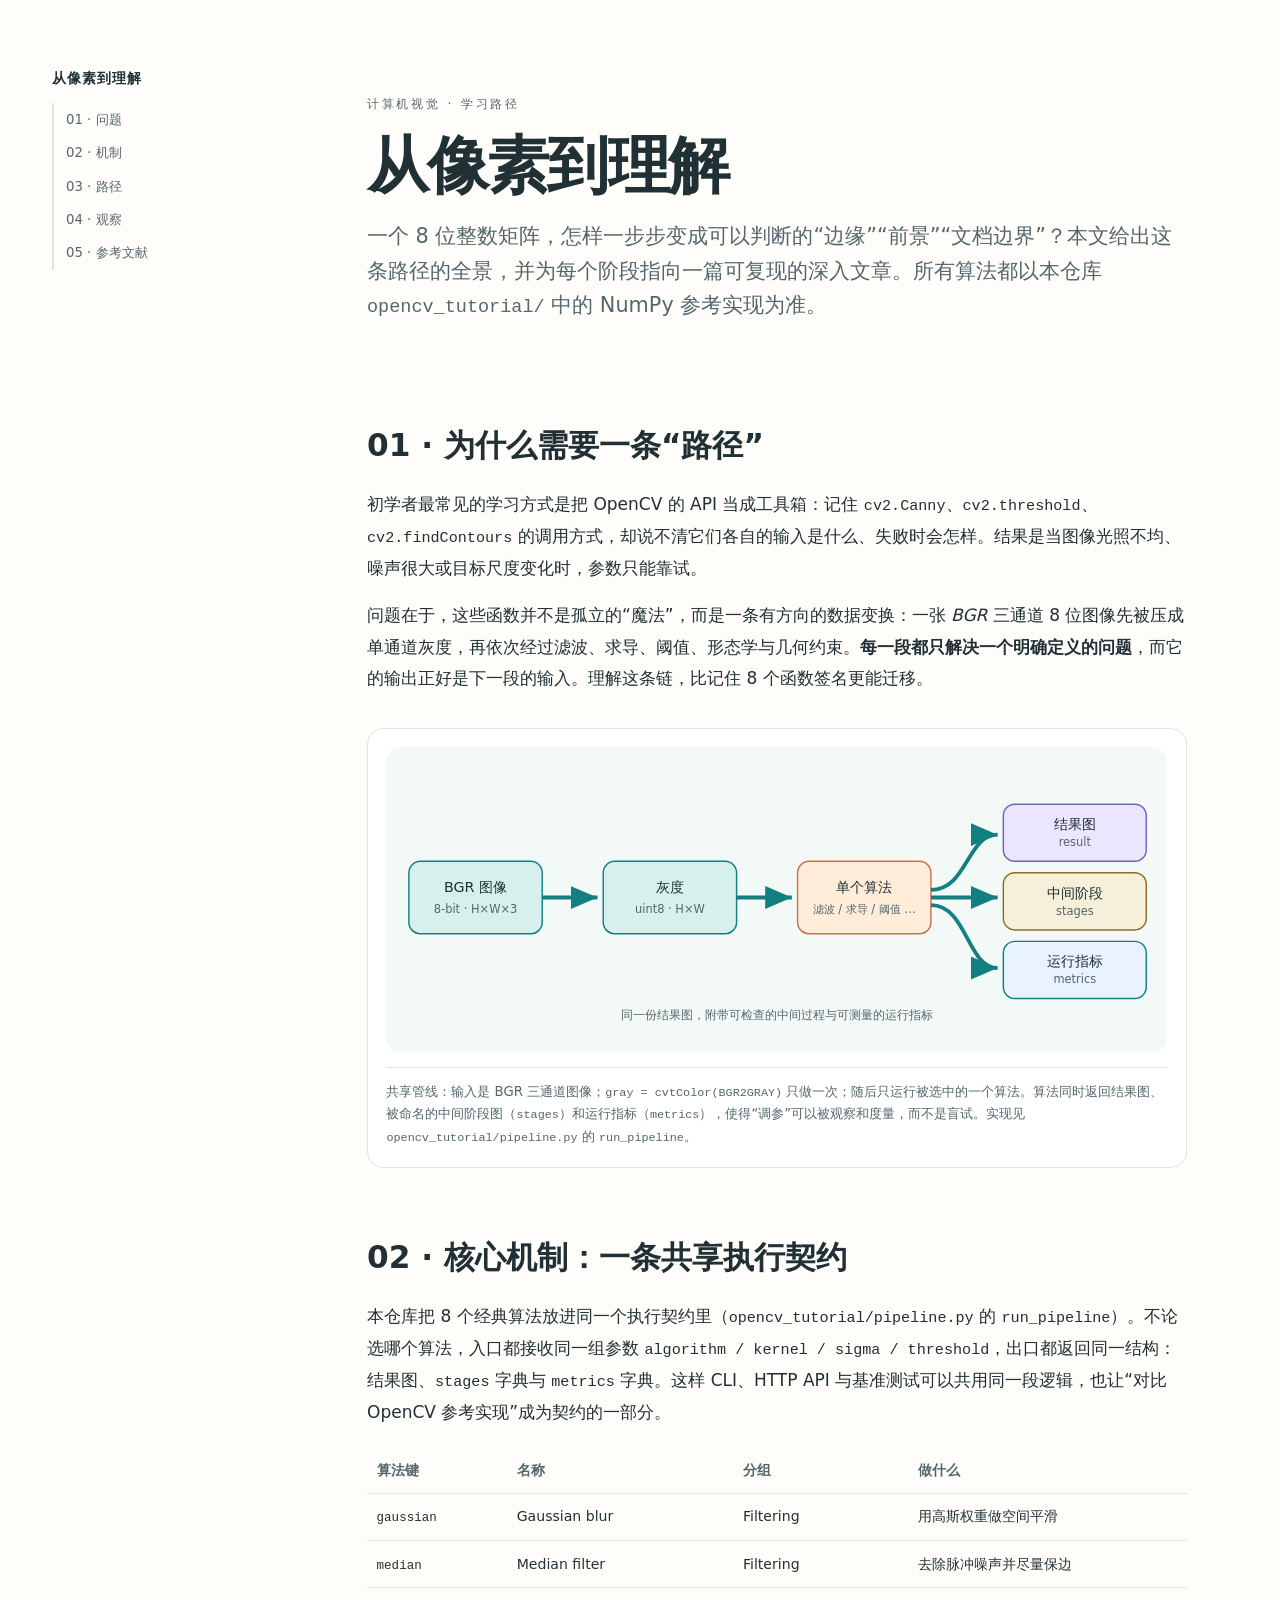
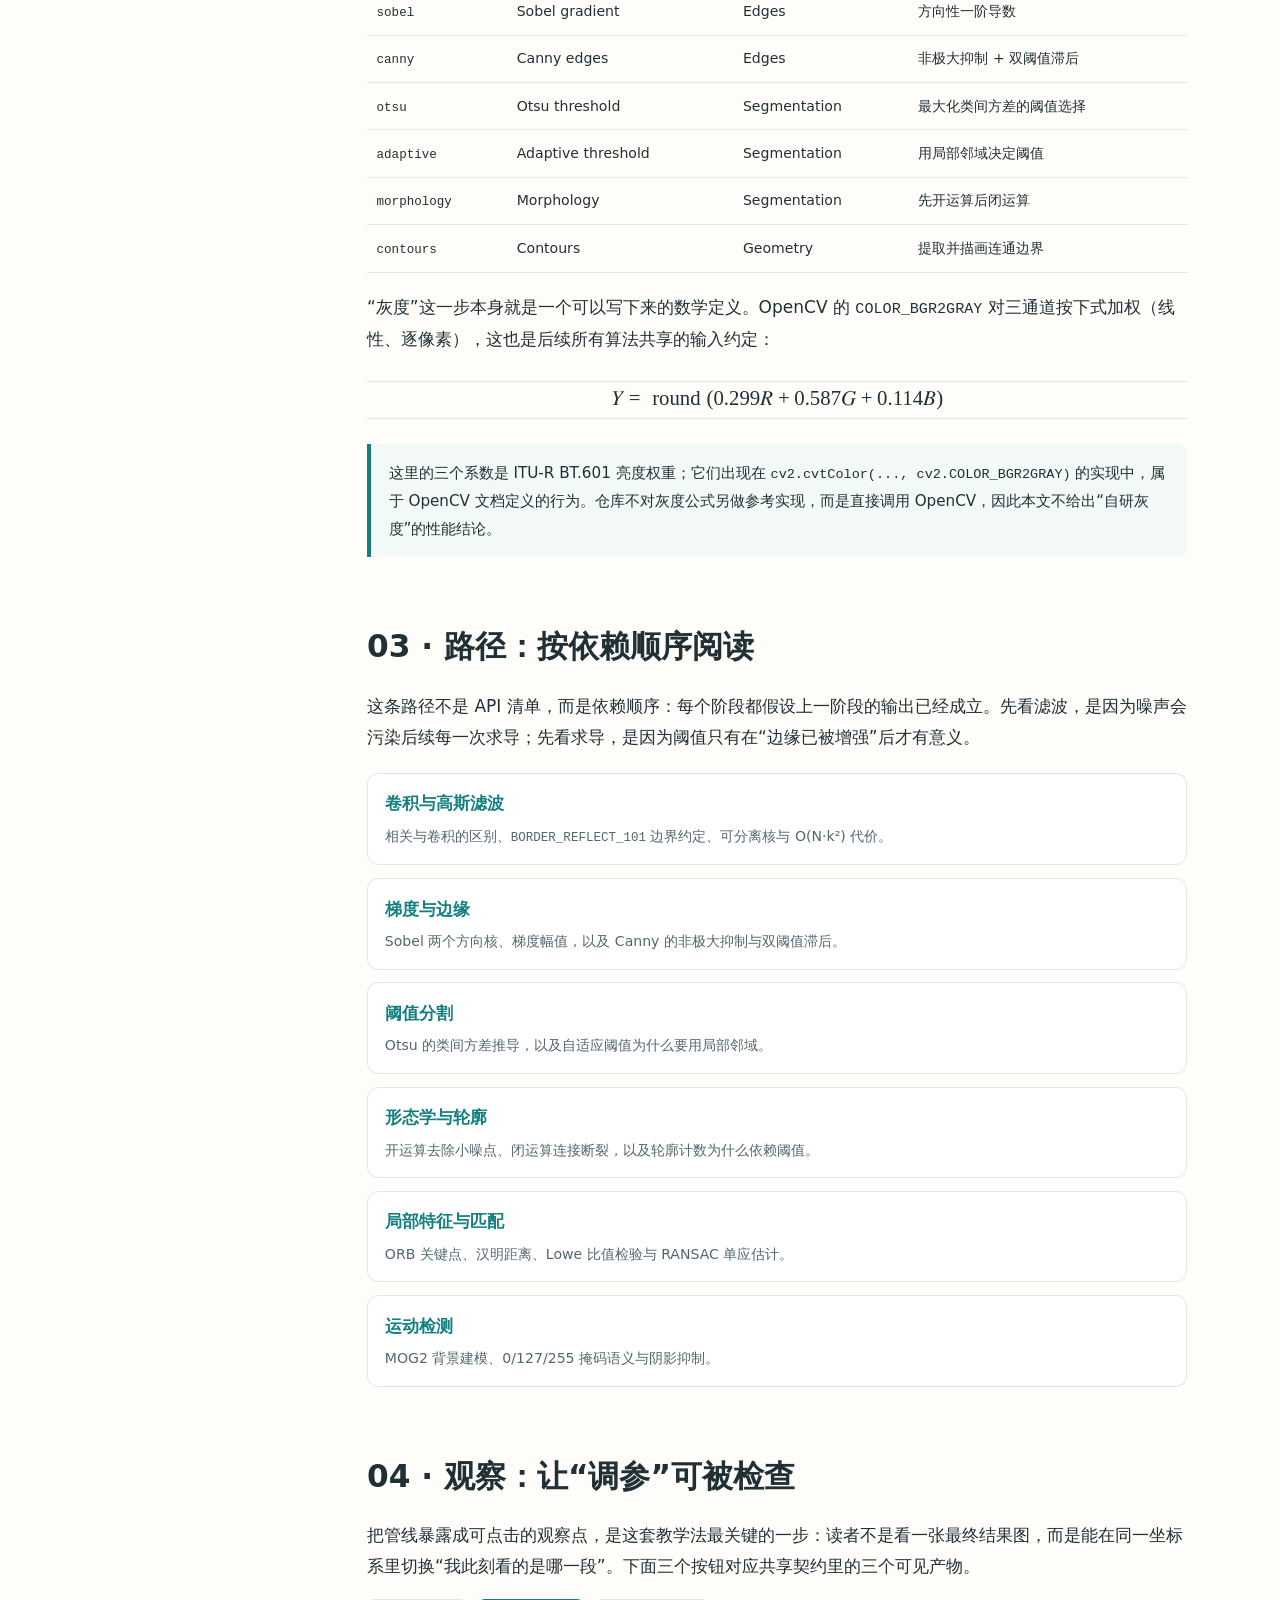
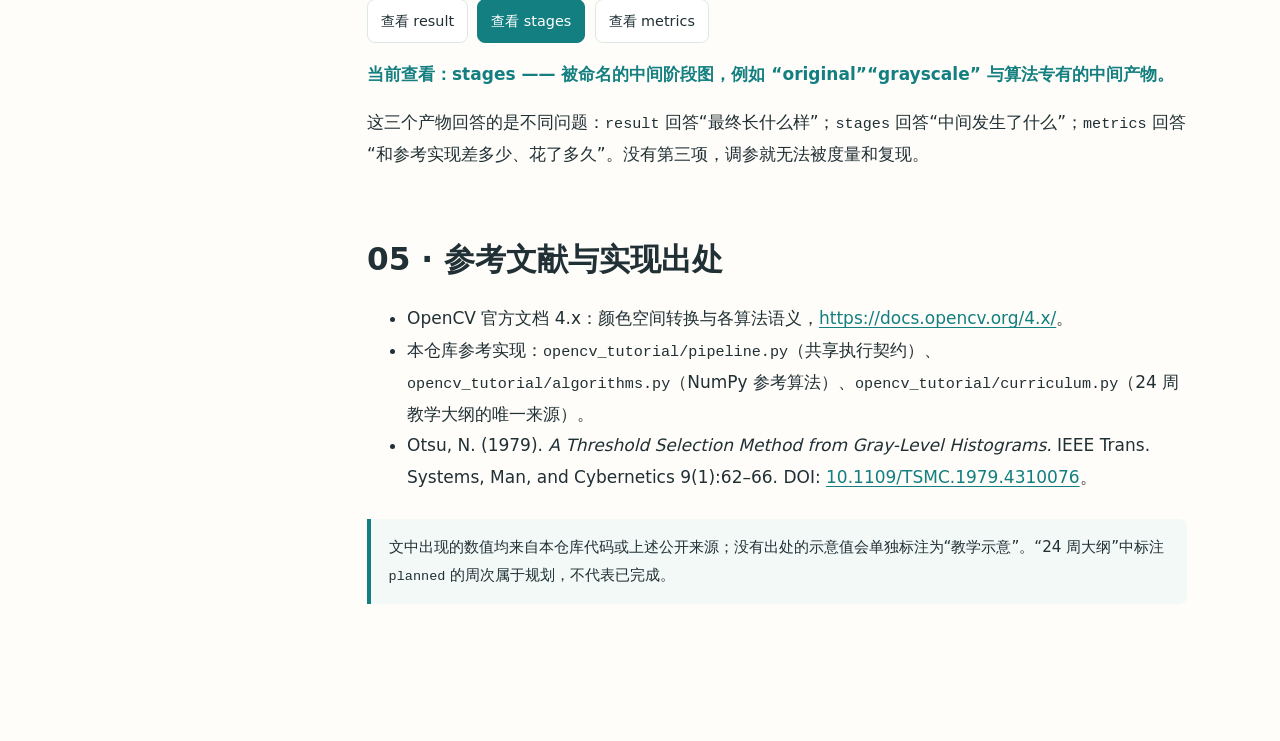
==== articles/index.html @ f1a5dbd5 "docs(opencv-tutorial): add illustrated path overview article for vision pipeline" ====
<!doctype html>
<html lang="zh-CN">
<head>
<meta charset="utf-8">
<meta name="viewport" content="width=device-width,initial-scale=1">
<meta name="color-scheme" content="light">
<meta name="description" content="从像素到理解：一个可复现的计算机视觉学习路径，逐段解释本仓库实现的经典算法。">
<title>从像素到理解 · 计算机视觉的学习路径</title>
<style>
:root{color-scheme:light;--paper:#fffdf9;--ink:#203035;--subtle:#53676d;--accent:#147f80;--transform:#d06d4d;--structure:#7461ba;--annotation:#916c22;--border:#dce8e4;--surface:#f3f9f6;--max-reading:820px}
*{box-sizing:border-box}
html{scroll-behavior:smooth}
body{margin:0;background:var(--paper);color:var(--ink);font:17px/1.85 system-ui,-apple-system,"PingFang SC","Microsoft YaHei",sans-serif}
a{color:var(--accent);text-underline-offset:.17em}a:hover{color:var(--transform)}
a:focus-visible,button:focus-visible,input:focus-visible{outline:3px solid var(--accent);outline-offset:3px}
.skip-link{position:absolute;left:1rem;top:-5rem;background:var(--ink);color:white;padding:.5rem 1rem;z-index:10}.skip-link:focus{top:1rem}
.layout{max-width:1240px;margin:0 auto;display:grid;grid-template-columns:210px minmax(0,1fr);gap:clamp(2rem,5vw,5rem);padding:4.25rem 2rem 8rem}
.toc{position:sticky;top:2rem;align-self:start;font-size:.83rem;line-height:1.55;max-height:calc(100vh - 4rem);overflow:auto}
.toc strong{display:block;font-size:.85rem;letter-spacing:.08em;margin-bottom:.9rem}.toc a{display:block;text-decoration:none;color:var(--subtle);border-left:2px solid var(--border);padding:.4rem .75rem}.toc a:hover{border-color:var(--accent);color:var(--accent);background:var(--surface)}
main{min-width:0}article{max-width:var(--max-reading);margin:0 auto;min-width:0}
.article-header{padding-top:.5rem;padding-bottom:1rem}.kicker{font-size:.78rem;letter-spacing:.22em;color:var(--subtle);text-transform:uppercase}.article-header h1{font-size:clamp(2.3rem,5.2vw,3.9rem);line-height:1.12;letter-spacing:-.03em;margin:.5rem 0 1.15rem}.dek{font-size:clamp(1.08rem,2.1vw,1.3rem);line-height:1.65;color:var(--subtle)}
section{scroll-margin-top:2rem;margin-top:4.25rem}h2{font-size:clamp(1.5rem,2.9vw,1.95rem);line-height:1.4;margin:0 0 1.35rem}h3{font-size:1.2rem;line-height:1.5;margin:2.1rem 0 .7rem}
p{margin:1rem 0}code,pre{font-family:ui-monospace,SFMono-Regular,Consolas,monospace}code{font-size:.89em}pre{padding:1.1rem;background:#1c3037;color:#e7f5ef;border-radius:.8rem;overflow:auto;line-height:1.6;font-size:.86rem}
figure{margin:2.1rem 0;padding:1.15rem;border:1px solid var(--border);border-radius:1rem;background:white}figure svg{width:100%;height:auto;display:block}figcaption{font-size:.83rem;line-height:1.7;color:var(--subtle);border-top:1px solid var(--border);margin-top:.9rem;padding-top:.8rem}
.note{margin:1.6rem 0;padding:.9rem 1.1rem;border-left:4px solid var(--accent);background:var(--surface);border-radius:0 .5rem .5rem 0;font-size:.95rem}
.control-row{display:flex;gap:.6rem;flex-wrap:wrap;margin:1rem 0}button{font:inherit;font-size:.9rem;cursor:pointer;padding:.5rem .8rem;border:1px solid var(--border);border-radius:.5rem;background:white;color:var(--ink)}button[aria-pressed="true"]{background:var(--accent);color:white;border-color:var(--accent)}
.status{min-height:1.5em;color:var(--accent);font-weight:600}
table{width:100%;border-collapse:collapse;font-size:.88rem;margin:1.2rem 0}th,td{border-bottom:1px solid var(--border);text-align:left;padding:.6rem;vertical-align:top}th{color:var(--subtle);font-weight:600}
.card-list{list-style:none;padding:0;margin:1.2rem 0}.card-list li{margin:0 0 .8rem;padding:.9rem 1.05rem;border:1px solid var(--border);border-radius:.7rem;background:white}.card-list a{font-weight:600;text-decoration:none}.card-list span{display:block;color:var(--subtle);font-size:.88rem;margin-top:.2rem}
.math-inline{font-family:"Cambria Math","STIX Two Math","Latin Modern Math",serif;vertical-align:-.05em}
.math-equation{max-width:100%;min-width:0;margin:1.6rem 0;padding:.5rem 0;border-block:1px solid #dfe8e4}
.math-scroll,[data-math-scroll]{display:block;max-width:100%;min-width:0;overflow-x:auto;overflow-y:hidden}
.math-scroll:focus-visible,[data-math-scroll]:focus-visible{outline:3px solid #147f80;outline-offset:2px}
.math-scroll math[display="block"],[data-math-scroll] math[display="block"]{width:max-content;min-width:100%;font-size:clamp(1.05rem,2.2vw,1.3rem);text-align:center}
@media(max-width:900px){.layout{display:block;padding:2rem 1.2rem 5rem}.toc{position:static;max-height:none;margin-bottom:2rem;border-bottom:1px solid var(--border);padding-bottom:1rem}.toc a{display:inline-block;border-left:0;border-bottom:2px solid transparent;margin-right:.35rem;padding:.4rem .3rem}}
@media(max-width:480px){body{font-size:16px}.layout{padding:1.3rem 1rem 4rem}figure{padding:.6rem}section{margin-top:3.25rem}}
@media(prefers-reduced-motion:reduce){html{scroll-behavior:auto}*,*::before,*::after{animation:none!important;transition:none!important}}
@media print{body{background:white;color:black;font-size:11pt}.layout{display:block;padding:0}.toc,.control-row,.skip-link{display:none!important}article{max-width:none}figure{break-inside:avoid}a{color:#164e54}section{margin-top:1.6rem}.math-scroll,[data-math-scroll]{overflow:visible}}
</style>
</head>
<body>
<a class="skip-link" href="#content">跳转至正文</a>
<div class="layout">
<nav class="toc" aria-label="文章目录"><strong>从像素到理解</strong><a href="#problem">01 · 问题</a><a href="#contract">02 · 机制</a><a href="#path">03 · 路径</a><a href="#inspect">04 · 观察</a><a href="#references">05 · 参考文献</a></nav>
<main id="content"><article>
<header class="article-header">
<p class="kicker">计算机视觉 · 学习路径</p>
<h1>从像素到理解</h1>
<p class="dek">一个 8 位整数矩阵，怎样一步步变成可以判断的“边缘”“前景”“文档边界”？本文给出这条路径的全景，并为每个阶段指向一篇可复现的深入文章。所有算法都以本仓库 <code>opencv_tutorial/</code> 中的 NumPy 参考实现为准。</p>
</header>

<section id="problem" aria-labelledby="problem-h">
<h2 id="problem-h">01 · 为什么需要一条“路径”</h2>
<p>初学者最常见的学习方式是把 OpenCV 的 API 当成工具箱：记住 <code>cv2.Canny</code>、<code>cv2.threshold</code>、<code>cv2.findContours</code> 的调用方式，却说不清它们各自的输入是什么、失败时会怎样。结果是当图像光照不均、噪声很大或目标尺度变化时，参数只能靠试。</p>
<p>问题在于，这些函数并不是孤立的“魔法”，而是一条有方向的数据变换：一张 <em>BGR</em> 三通道 8 位图像先被压成单通道灰度，再依次经过滤波、求导、阈值、形态学与几何约束。<strong>每一段都只解决一个明确定义的问题</strong>，而它的输出正好是下一段的输入。理解这条链，比记住 8 个函数签名更能迁移。</p>
<figure>
<svg role="img" aria-labelledby="fig-pipe-title fig-pipe-desc" viewBox="0 0 820 320" xmlns="http://www.w3.org/2000/svg">
<title id="fig-pipe-title">共享图像处理管线的数据流</title>
<desc id="fig-pipe-desc">BGR 输入先转为灰度，再进入选定的单个算法；算法输出结果图、若干中间阶段图以及运行指标。</desc>
<rect width="820" height="320" rx="16" fill="#f3f9f6"/>
<g font-size="15" text-anchor="middle" fill="#203035">
<rect x="24" y="120" width="140" height="76" rx="12" fill="#d6f1eb" stroke="#147f80" stroke-width="1.5"/>
<text x="94" y="152">BGR 图像</text><text x="94" y="174" font-size="12" fill="#53676d">8-bit · H×W×3</text>
<rect x="228" y="120" width="140" height="76" rx="12" fill="#d6f1eb" stroke="#147f80" stroke-width="1.5"/>
<text x="298" y="152">灰度</text><text x="298" y="174" font-size="12" fill="#53676d">uint8 · H×W</text>
<rect x="432" y="120" width="140" height="76" rx="12" fill="#ffecd9" stroke="#d06d4d" stroke-width="1.5"/>
<text x="502" y="152">单个算法</text><text x="502" y="174" font-size="12" fill="#53676d">滤波 / 求导 / 阈值 …</text>
<rect x="648" y="60" width="150" height="60" rx="12" fill="#ebe5ff" stroke="#7461ba" stroke-width="1.5"/>
<text x="723" y="86">结果图</text><text x="723" y="104" font-size="12" fill="#53676d">result</text>
<rect x="648" y="132" width="150" height="60" rx="12" fill="#f6efd9" stroke="#916c22" stroke-width="1.5"/>
<text x="723" y="158">中间阶段</text><text x="723" y="176" font-size="12" fill="#53676d">stages</text>
<rect x="648" y="204" width="150" height="60" rx="12" fill="#e9f2ff" stroke="#147f80" stroke-width="1.5"/>
<text x="723" y="230">运行指标</text><text x="723" y="248" font-size="12" fill="#53676d">metrics</text>
</g>
<g stroke="#147f80" stroke-width="4" fill="none" marker-end="url(#arrow)">
<path d="M164 158 H222"/><path d="M368 158 H426"/><path d="M572 150 C610 150 610 92 642 92"/><path d="M572 158 H642"/><path d="M572 166 C610 166 610 232 642 232"/>
</g>
<defs><marker id="arrow" markerWidth="10" markerHeight="10" refX="7" refY="3" orient="auto"><path d="M0 0 L7 3 L0 6 Z" fill="#147f80"/></marker></defs>
<text x="410" y="286" font-size="13" text-anchor="middle" fill="#53676d">同一份结果图，附带可检查的中间过程与可测量的运行指标</text>
</svg>
<figcaption>共享管线：输入是 BGR 三通道图像；<code>gray = cvtColor(BGR2GRAY)</code> 只做一次；随后只运行被选中的一个算法。算法同时返回结果图、被命名的中间阶段图（<code>stages</code>）和运行指标（<code>metrics</code>），使得“调参”可以被观察和度量，而不是盲试。实现见 <code>opencv_tutorial/pipeline.py</code> 的 <code>run_pipeline</code>。</figcaption>
</figure>
</section>

<section id="contract" aria-labelledby="contract-h">
<h2 id="contract-h">02 · 核心机制：一条共享执行契约</h2>
<p>本仓库把 8 个经典算法放进同一个执行契约里（<code>opencv_tutorial/pipeline.py</code> 的 <code>run_pipeline</code>）。不论选哪个算法，入口都接收同一组参数 <code>algorithm / kernel / sigma / threshold</code>，出口都返回同一结构：结果图、<code>stages</code> 字典与 <code>metrics</code> 字典。这样 CLI、HTTP API 与基准测试可以共用同一段逻辑，也让“对比 OpenCV 参考实现”成为契约的一部分。</p>
<table>
<caption class="visually-hidden" style="position:absolute;left:-9999px">仓库实现的八个算法及其分组</caption>
<thead><tr><th>算法键</th><th>名称</th><th>分组</th><th>做什么</th></tr></thead>
<tbody>
<tr><td><code>gaussian</code></td><td>Gaussian blur</td><td>Filtering</td><td>用高斯权重做空间平滑</td></tr>
<tr><td><code>median</code></td><td>Median filter</td><td>Filtering</td><td>去除脉冲噪声并尽量保边</td></tr>
<tr><td><code>sobel</code></td><td>Sobel gradient</td><td>Edges</td><td>方向性一阶导数</td></tr>
<tr><td><code>canny</code></td><td>Canny edges</td><td>Edges</td><td>非极大抑制 + 双阈值滞后</td></tr>
<tr><td><code>otsu</code></td><td>Otsu threshold</td><td>Segmentation</td><td>最大化类间方差的阈值选择</td></tr>
<tr><td><code>adaptive</code></td><td>Adaptive threshold</td><td>Segmentation</td><td>用局部邻域决定阈值</td></tr>
<tr><td><code>morphology</code></td><td>Morphology</td><td>Segmentation</td><td>先开运算后闭运算</td></tr>
<tr><td><code>contours</code></td><td>Contours</td><td>Geometry</td><td>提取并描画连通边界</td></tr>
</tbody>
</table>
<p>“灰度”这一步本身就是一个可以写下来的数学定义。OpenCV 的 <code>COLOR_BGR2GRAY</code> 对三通道按下式加权（线性、逐像素），这也是后续所有算法共享的输入约定：</p>
<div class="math-equation" role="group" aria-label="灰度加权公式">
<div class="math-scroll" data-math-scroll tabindex="0" role="region" aria-label="灰度加权公式，可横向滚动">
<math display="block" aria-label="灰度值 Y 等于 0.299 乘 R 加 0.587 乘 G 加 0.114 乘 B，结果四舍五入到 8 位">
<mrow>
<mi>Y</mi><mo>=</mo>
<mrow><mo>round</mo><mo>(</mo><mn>0.299</mn><mi>R</mi><mo>+</mo><mn>0.587</mn><mi>G</mi><mo>+</mo><mn>0.114</mn><mi>B</mi><mo>)</mo></mrow>
</mrow>
</math>
</div>
</div>
<p class="note">这里的三个系数是 ITU-R BT.601 亮度权重；它们出现在 <code>cv2.cvtColor(..., cv2.COLOR_BGR2GRAY)</code> 的实现中，属于 OpenCV 文档定义的行为。仓库不对灰度公式另做参考实现，而是直接调用 OpenCV，因此本文不给出“自研灰度”的性能结论。</p>
</section>

<section id="path" aria-labelledby="path-h">
<h2 id="path-h">03 · 路径：按依赖顺序阅读</h2>
<p>这条路径不是 API 清单，而是依赖顺序：每个阶段都假设上一阶段的输出已经成立。先看滤波，是因为噪声会污染后续每一次求导；先看求导，是因为阈值只有在“边缘已被增强”后才有意义。</p>
<ul class="card-list">
<li><a href="convolution.html">卷积与高斯滤波</a><span>相关与卷积的区别、<code>BORDER_REFLECT_101</code> 边界约定、可分离核与 O(N·k²) 代价。</span></li>
<li><a href="gradients.html">梯度与边缘</a><span>Sobel 两个方向核、梯度幅值，以及 Canny 的非极大抑制与双阈值滞后。</span></li>
<li><a href="thresholding.html">阈值分割</a><span>Otsu 的类间方差推导，以及自适应阈值为什么要用局部邻域。</span></li>
<li><a href="morphology.html">形态学与轮廓</a><span>开运算去除小噪点、闭运算连接断裂，以及轮廓计数为什么依赖阈值。</span></li>
<li><a href="local-features.html">局部特征与匹配</a><span>ORB 关键点、汉明距离、Lowe 比值检验与 RANSAC 单应估计。</span></li>
<li><a href="motion.html">运动检测</a><span>MOG2 背景建模、0/127/255 掩码语义与阴影抑制。</span></li>
</ul>
</section>

<section id="inspect" aria-labelledby="inspect-h">
<h2 id="inspect-h">04 · 观察：让“调参”可被检查</h2>
<p>把管线暴露成可点击的观察点，是这套教学法最关键的一步：读者不是看一张最终结果图，而是能在同一坐标系里切换“我此刻看的是哪一段”。下面三个按钮对应共享契约里的三个可见产物。</p>
<div class="control-row" role="group" aria-label="选择要观察的管线产物">
<button type="button" data-view="result" aria-pressed="false">查看 result</button>
<button type="button" data-view="stages" aria-pressed="true">查看 stages</button>
<button type="button" data-view="metrics" aria-pressed="false">查看 metrics</button>
</div>
<p class="status" id="inspect-status" aria-live="polite">当前查看：stages —— 被命名的中间阶段图，例如 “original”“grayscale” 与算法专有的中间产物。</p>
<p>这三个产物回答的是不同问题：<code>result</code> 回答“最终长什么样”；<code>stages</code> 回答“中间发生了什么”；<code>metrics</code> 回答“和参考实现差多少、花了多久”。没有第三项，调参就无法被度量和复现。</p>
</section>

<section id="references" aria-labelledby="ref-h">
<h2 id="ref-h">05 · 参考文献与实现出处</h2>
<ul>
<li>OpenCV 官方文档 4.x：颜色空间转换与各算法语义，<a href="https://docs.opencv.org/4.x/">https://docs.opencv.org/4.x/</a>。</li>
<li>本仓库参考实现：<code>opencv_tutorial/pipeline.py</code>（共享执行契约）、<code>opencv_tutorial/algorithms.py</code>（NumPy 参考算法）、<code>opencv_tutorial/curriculum.py</code>（24 周教学大纲的唯一来源）。</li>
<li>Otsu, N. (1979). <em>A Threshold Selection Method from Gray-Level Histograms.</em> IEEE Trans. Systems, Man, and Cybernetics 9(1):62–66. DOI: <a href="https://doi.org/10.1109/TSMC.1979.4310076">10.1109/TSMC.1979.4310076</a>。</li>
</ul>
<p class="note">文中出现的数值均来自本仓库代码或上述公开来源；没有出处的示意值会单独标注为“教学示意”。“24 周大纲”中标注 <code>planned</code> 的周次属于规划，不代表已完成。</p>
</section>
</article></main>
</div>
<script>
(function(){
  var texts = {
    result: '当前查看：result —— 算法返回的最终图像，类型随算法而变：滤波结果是单通道图，contours 结果则是叠加了轮廓的原 BGR 图。',
    stages: '当前查看：stages —— 被命名的中间阶段图，例如 “original”“grayscale” 与算法专有的中间产物。',
    metrics: '当前查看：metrics —— 运行耗时、图像尺寸，以及与 OpenCV 参考实现的一致性（如高斯滤波的 reference_mae、Sobel 的 gradient_max_error、Otsu 的 reference_pixel_difference）。'
  };
  var status = document.getElementById('inspect-status');
  var buttons = Array.prototype.slice.call(document.querySelectorAll('[data-view]'));
  buttons.forEach(function(btn){
    btn.addEventListener('click', function(){
      buttons.forEach(function(b){ b.setAttribute('aria-pressed', String(b === btn)); });
      status.textContent = texts[btn.dataset.view] || '';
    });
  });
})();
</script>
</body>
</html>
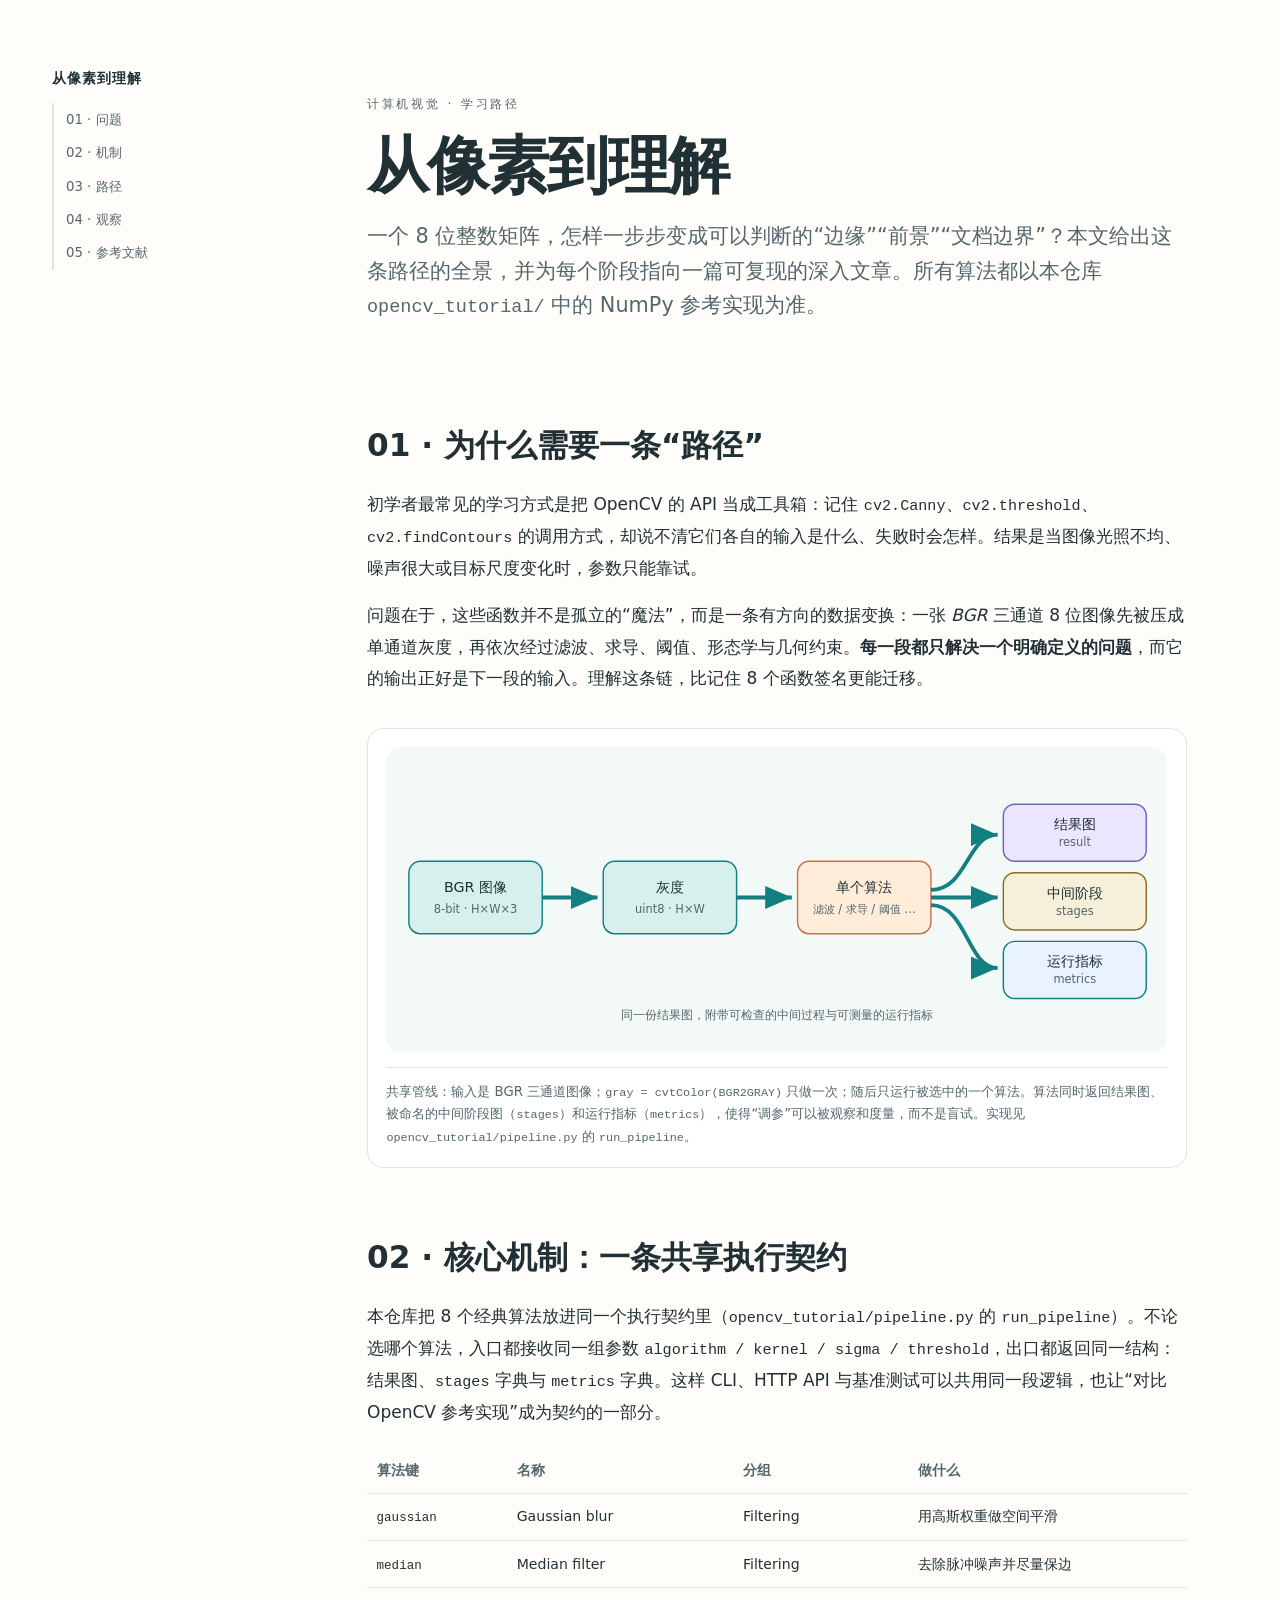
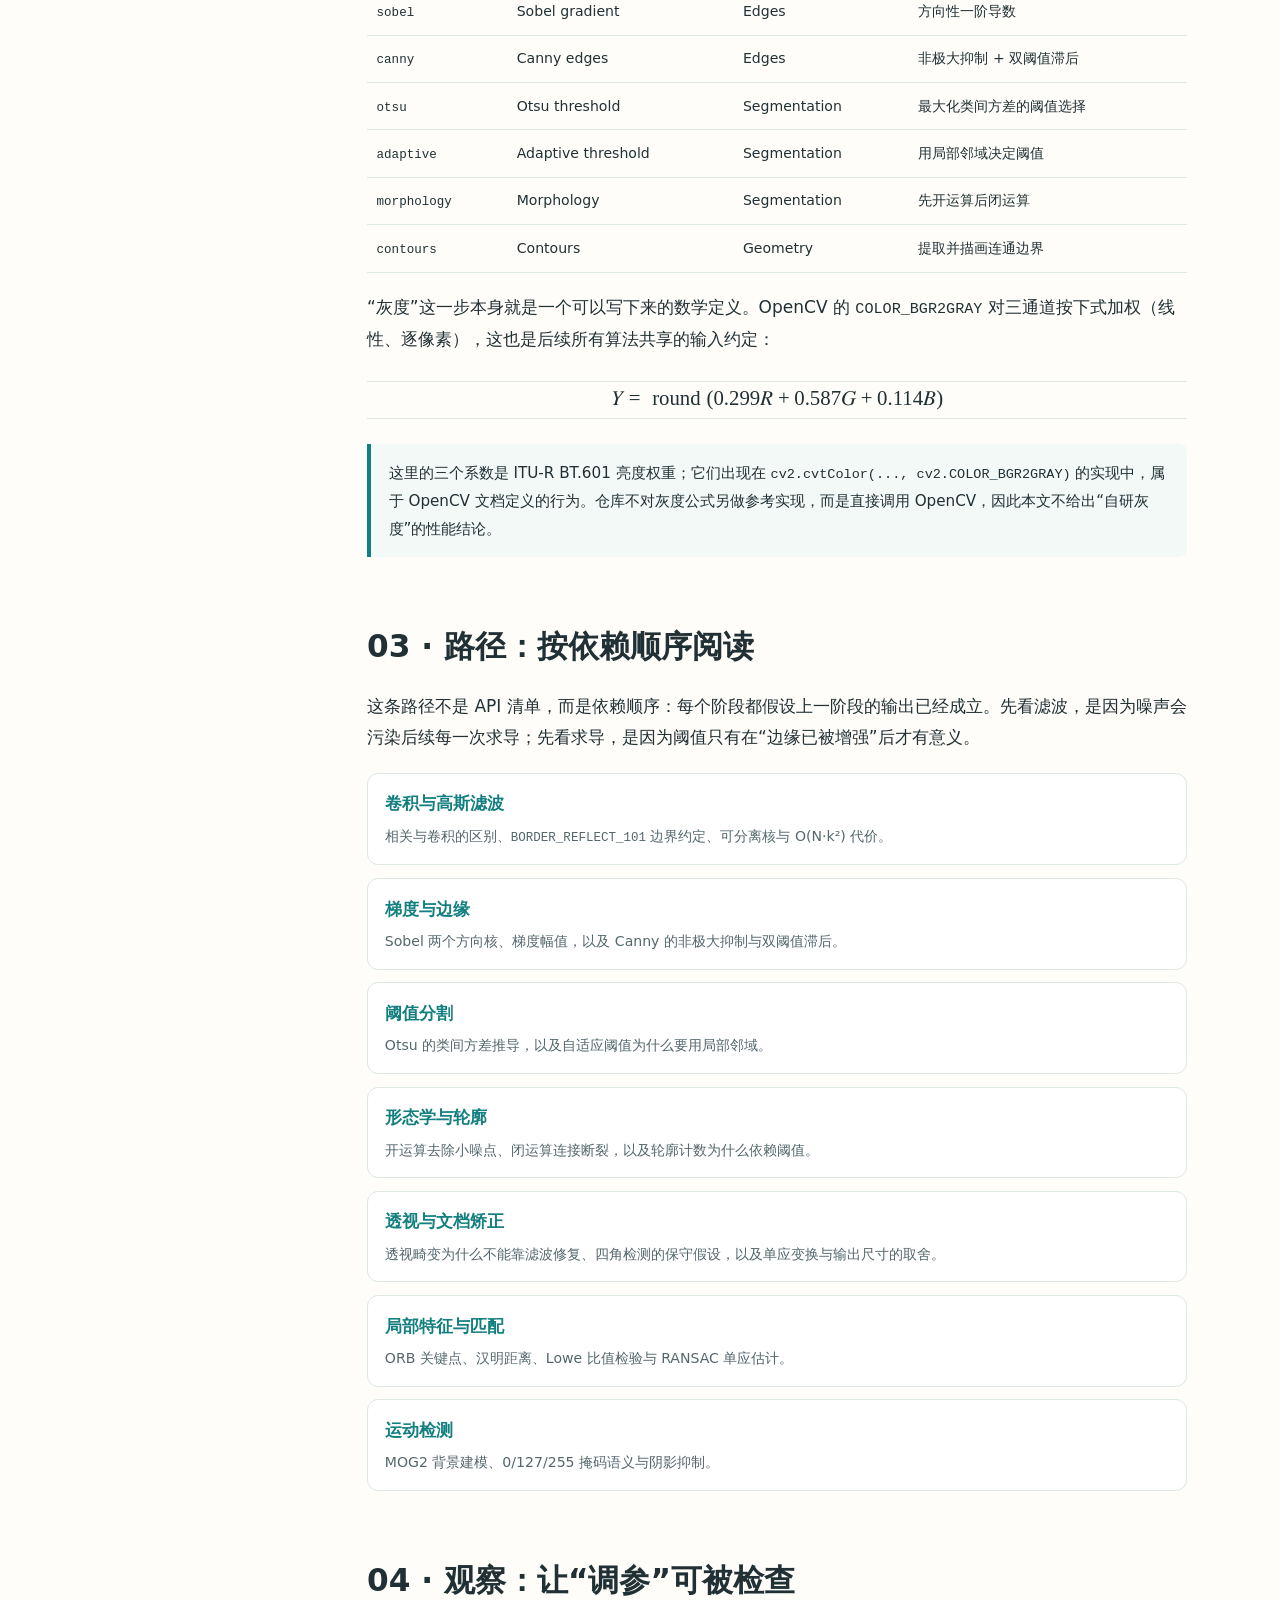
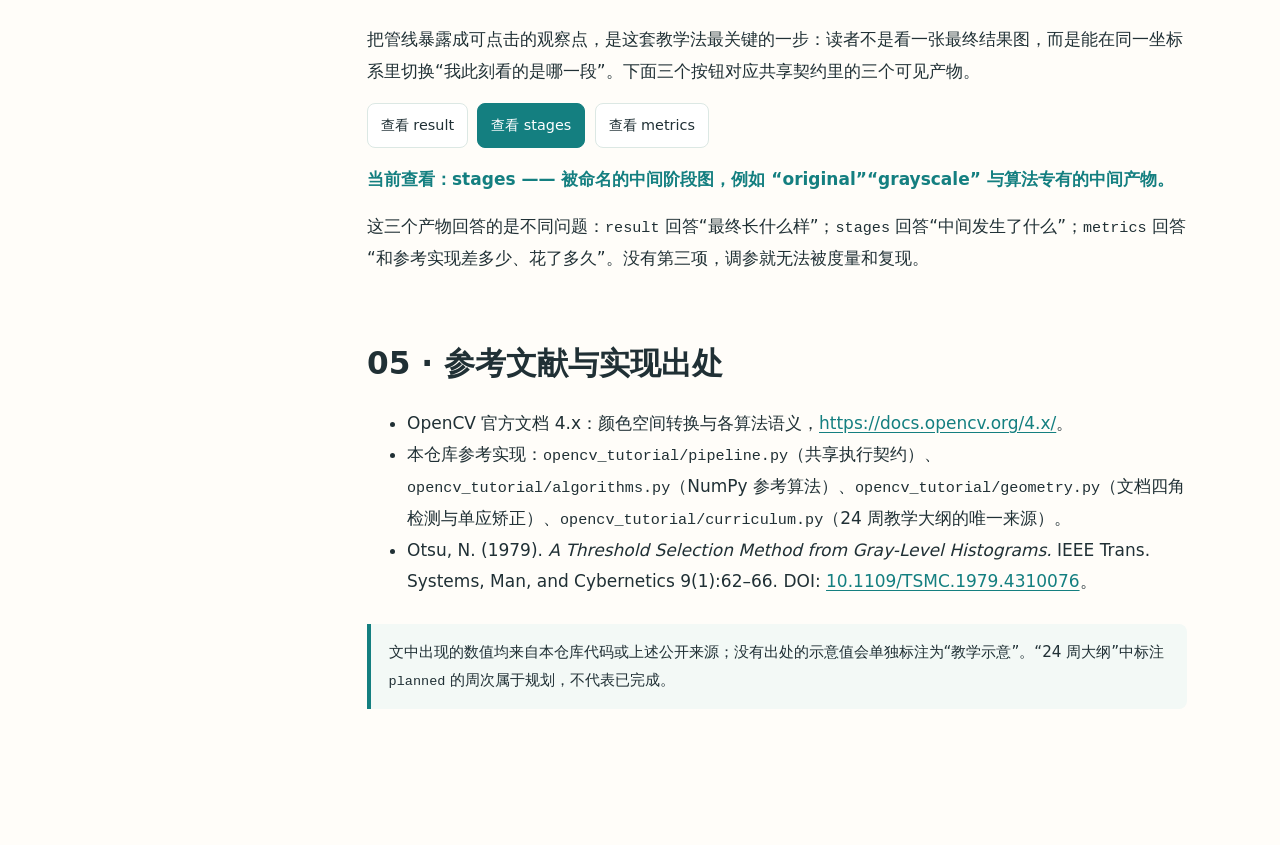
==== commit 69689108: "docs(opencv-tutorial): link the document-rectification article from the path overview" ====
--- a/articles/index.html
+++ b/articles/index.html
@@ -121,6 +121,7 @@
 <li><a href="gradients.html">梯度与边缘</a><span>Sobel 两个方向核、梯度幅值，以及 Canny 的非极大抑制与双阈值滞后。</span></li>
 <li><a href="thresholding.html">阈值分割</a><span>Otsu 的类间方差推导，以及自适应阈值为什么要用局部邻域。</span></li>
 <li><a href="morphology.html">形态学与轮廓</a><span>开运算去除小噪点、闭运算连接断裂，以及轮廓计数为什么依赖阈值。</span></li>
+<li><a href="geometry.html">透视与文档矫正</a><span>透视畸变为什么不能靠滤波修复、四角检测的保守假设，以及单应变换与输出尺寸的取舍。</span></li>
 <li><a href="local-features.html">局部特征与匹配</a><span>ORB 关键点、汉明距离、Lowe 比值检验与 RANSAC 单应估计。</span></li>
 <li><a href="motion.html">运动检测</a><span>MOG2 背景建模、0/127/255 掩码语义与阴影抑制。</span></li>
 </ul>
@@ -142,7 +143,7 @@
 <h2 id="ref-h">05 · 参考文献与实现出处</h2>
 <ul>
 <li>OpenCV 官方文档 4.x：颜色空间转换与各算法语义，<a href="https://docs.opencv.org/4.x/">https://docs.opencv.org/4.x/</a>。</li>
-<li>本仓库参考实现：<code>opencv_tutorial/pipeline.py</code>（共享执行契约）、<code>opencv_tutorial/algorithms.py</code>（NumPy 参考算法）、<code>opencv_tutorial/curriculum.py</code>（24 周教学大纲的唯一来源）。</li>
+<li>本仓库参考实现：<code>opencv_tutorial/pipeline.py</code>（共享执行契约）、<code>opencv_tutorial/algorithms.py</code>（NumPy 参考算法）、<code>opencv_tutorial/geometry.py</code>（文档四角检测与单应矫正）、<code>opencv_tutorial/curriculum.py</code>（24 周教学大纲的唯一来源）。</li>
 <li>Otsu, N. (1979). <em>A Threshold Selection Method from Gray-Level Histograms.</em> IEEE Trans. Systems, Man, and Cybernetics 9(1):62–66. DOI: <a href="https://doi.org/10.1109/TSMC.1979.4310076">10.1109/TSMC.1979.4310076</a>。</li>
 </ul>
 <p class="note">文中出现的数值均来自本仓库代码或上述公开来源；没有出处的示意值会单独标注为“教学示意”。“24 周大纲”中标注 <code>planned</code> 的周次属于规划，不代表已完成。</p>
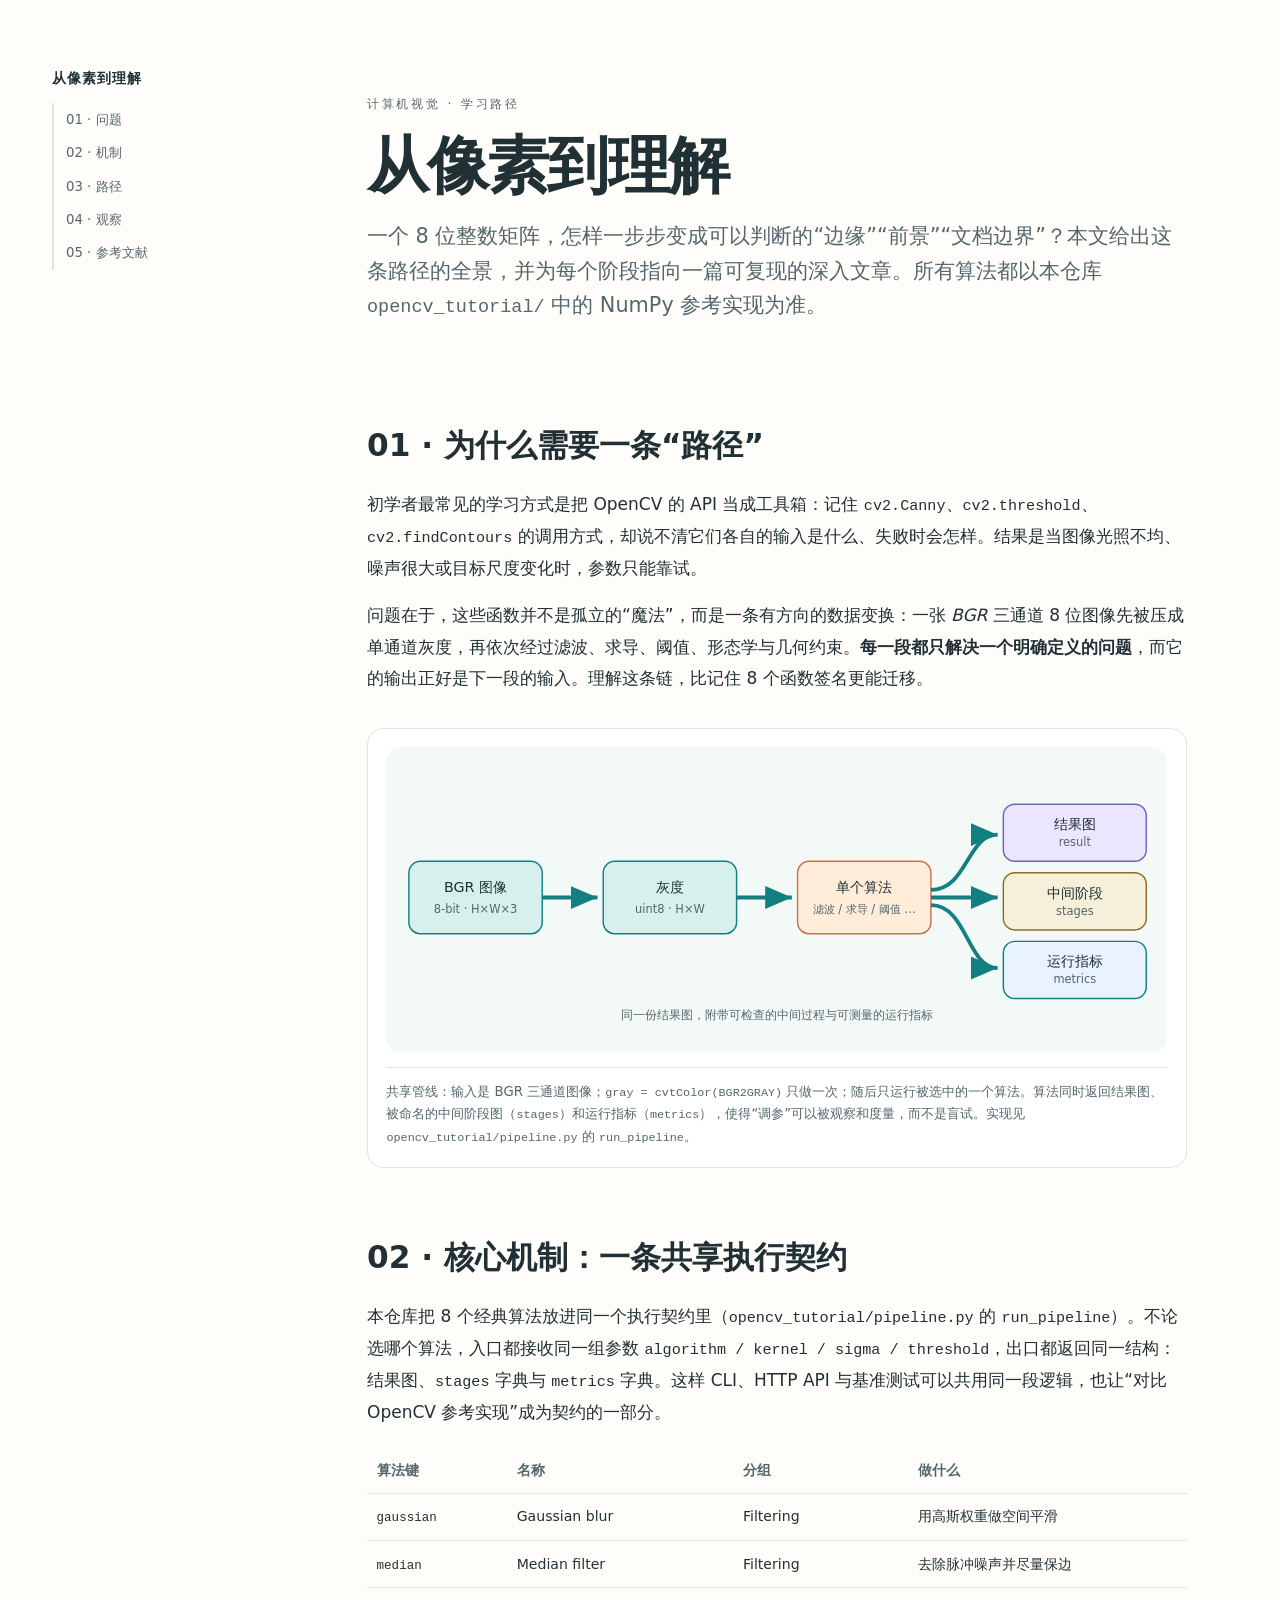
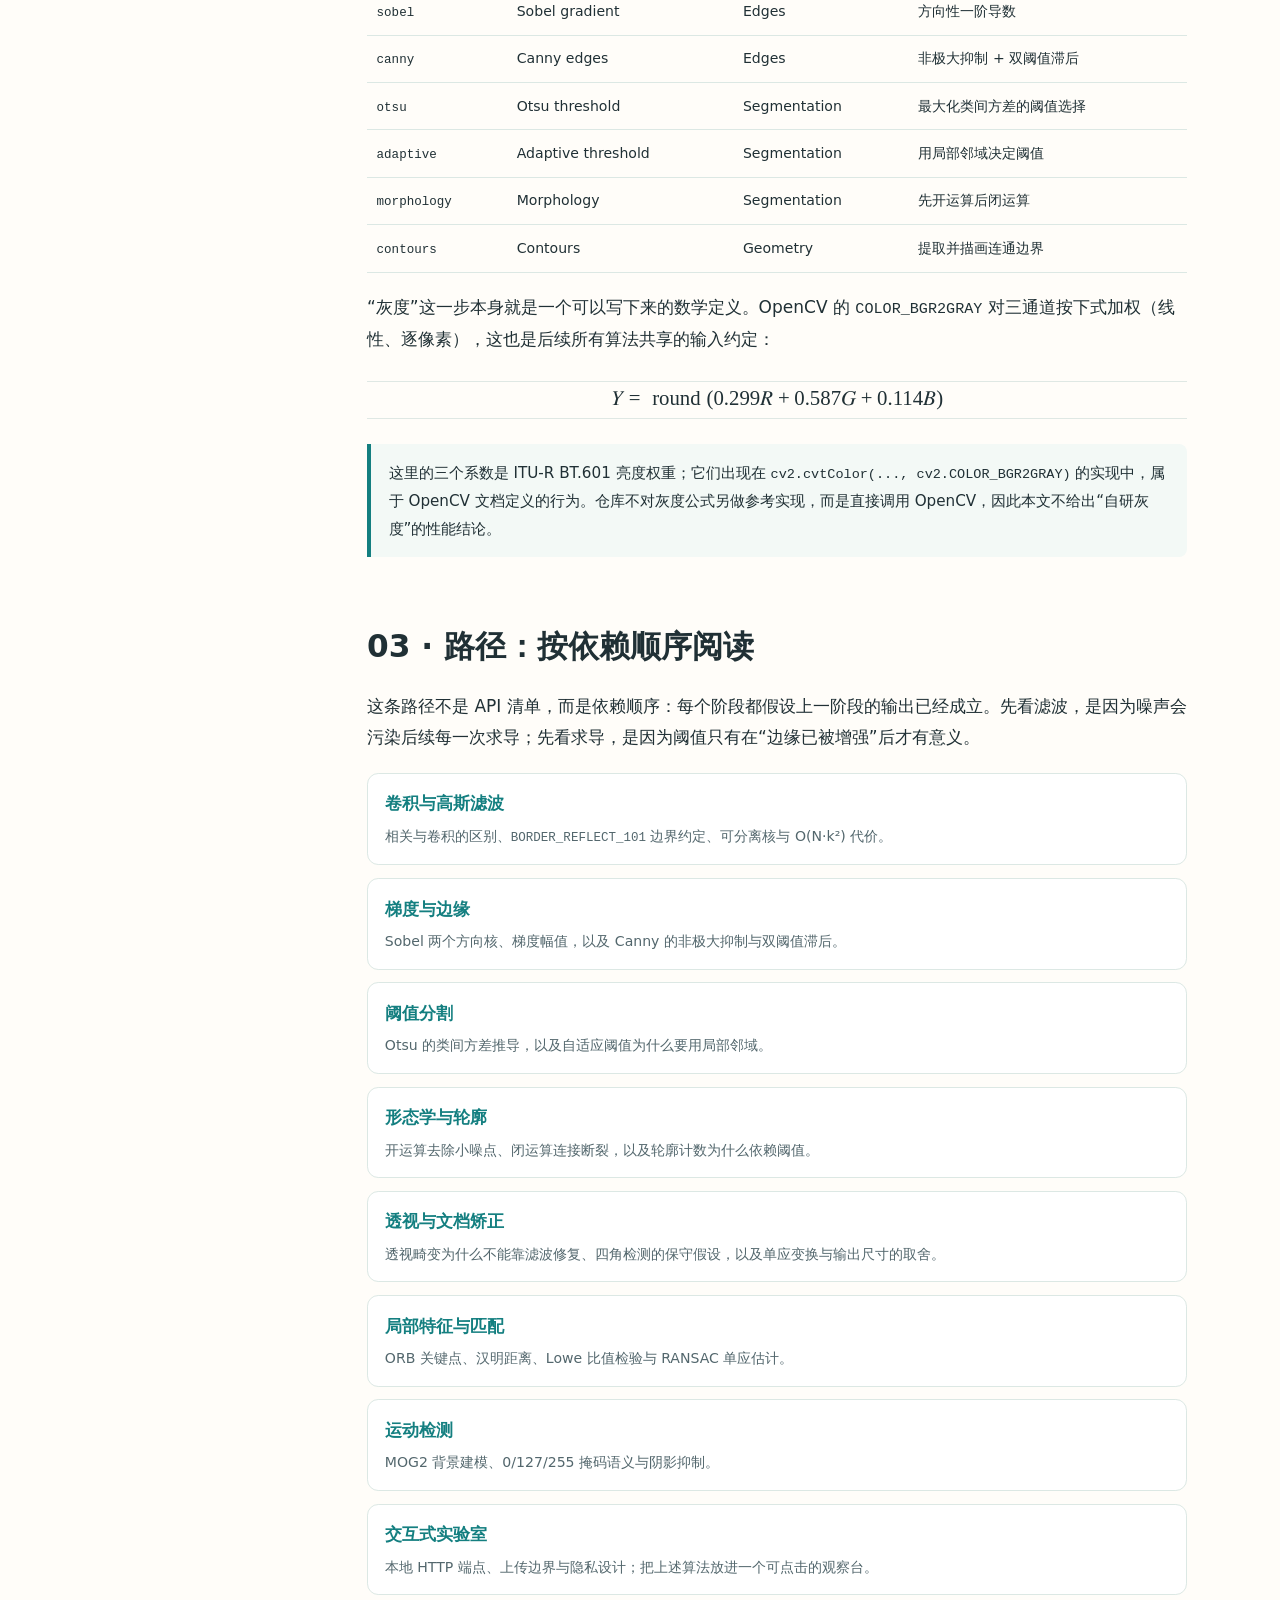
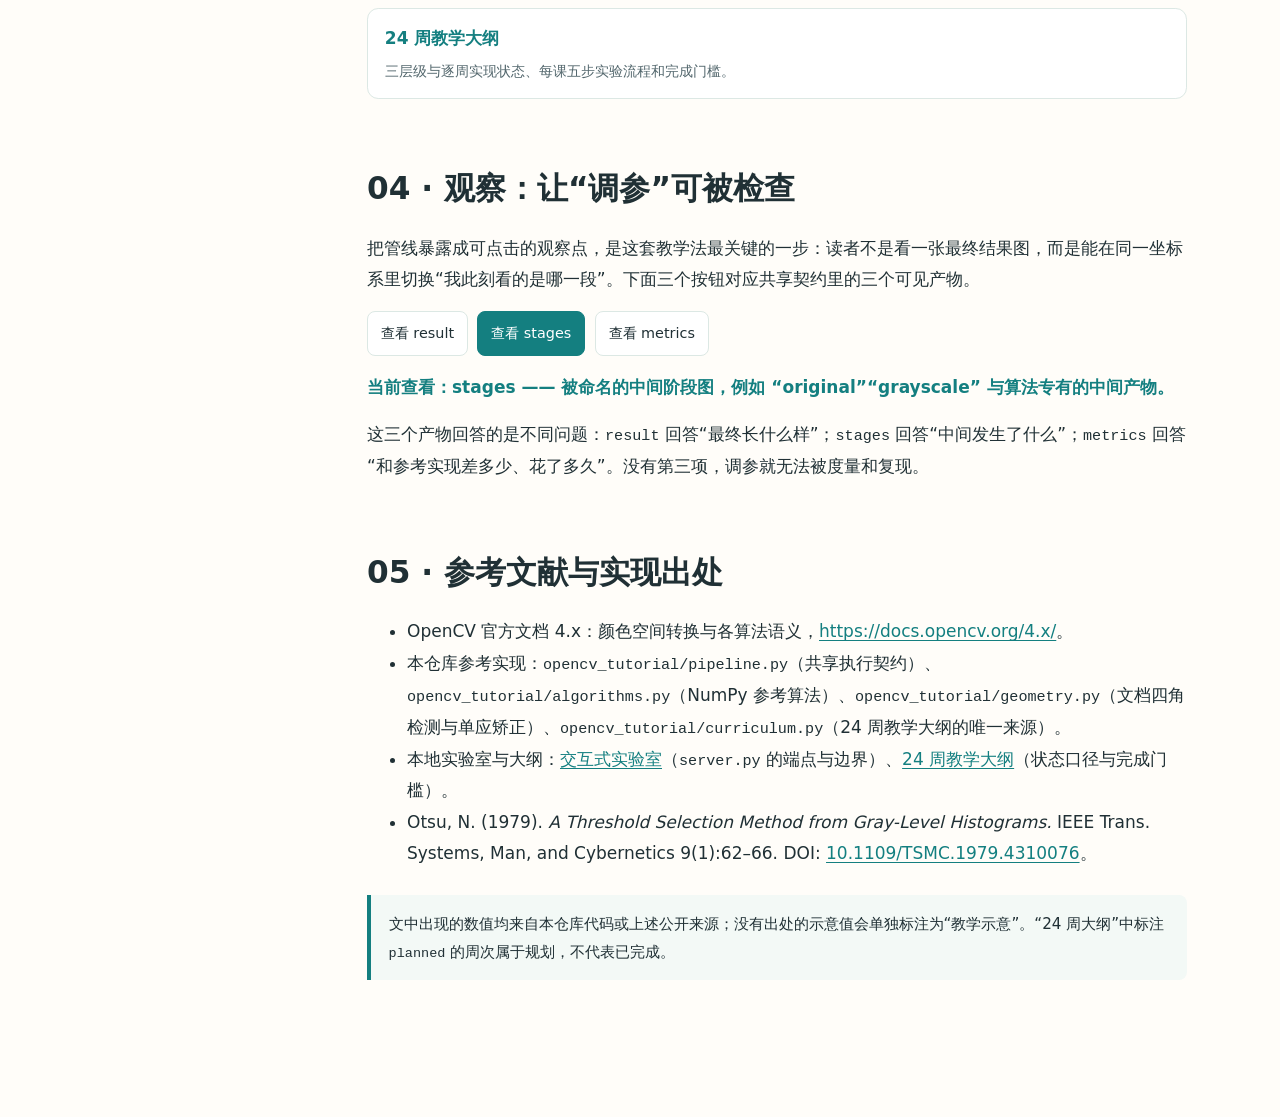
==== commit 57e486cd: "docs(opencv-tutorial): link the lab and curriculum pages from the path overview" ====
--- a/articles/index.html
+++ b/articles/index.html
@@ -124,6 +124,8 @@
 <li><a href="geometry.html">透视与文档矫正</a><span>透视畸变为什么不能靠滤波修复、四角检测的保守假设，以及单应变换与输出尺寸的取舍。</span></li>
 <li><a href="local-features.html">局部特征与匹配</a><span>ORB 关键点、汉明距离、Lowe 比值检验与 RANSAC 单应估计。</span></li>
 <li><a href="motion.html">运动检测</a><span>MOG2 背景建模、0/127/255 掩码语义与阴影抑制。</span></li>
+<li><a href="web-lab.html">交互式实验室</a><span>本地 HTTP 端点、上传边界与隐私设计；把上述算法放进一个可点击的观察台。</span></li>
+<li><a href="curriculum.html">24 周教学大纲</a><span>三层级与逐周实现状态、每课五步实验流程和完成门槛。</span></li>
 </ul>
 </section>
 
@@ -144,6 +146,7 @@
 <ul>
 <li>OpenCV 官方文档 4.x：颜色空间转换与各算法语义，<a href="https://docs.opencv.org/4.x/">https://docs.opencv.org/4.x/</a>。</li>
 <li>本仓库参考实现：<code>opencv_tutorial/pipeline.py</code>（共享执行契约）、<code>opencv_tutorial/algorithms.py</code>（NumPy 参考算法）、<code>opencv_tutorial/geometry.py</code>（文档四角检测与单应矫正）、<code>opencv_tutorial/curriculum.py</code>（24 周教学大纲的唯一来源）。</li>
+<li>本地实验室与大纲：<a href="web-lab.html">交互式实验室</a>（<code>server.py</code> 的端点与边界）、<a href="curriculum.html">24 周教学大纲</a>（状态口径与完成门槛）。</li>
 <li>Otsu, N. (1979). <em>A Threshold Selection Method from Gray-Level Histograms.</em> IEEE Trans. Systems, Man, and Cybernetics 9(1):62–66. DOI: <a href="https://doi.org/10.1109/TSMC.1979.4310076">10.1109/TSMC.1979.4310076</a>。</li>
 </ul>
 <p class="note">文中出现的数值均来自本仓库代码或上述公开来源；没有出处的示意值会单独标注为“教学示意”。“24 周大纲”中标注 <code>planned</code> 的周次属于规划，不代表已完成。</p>
